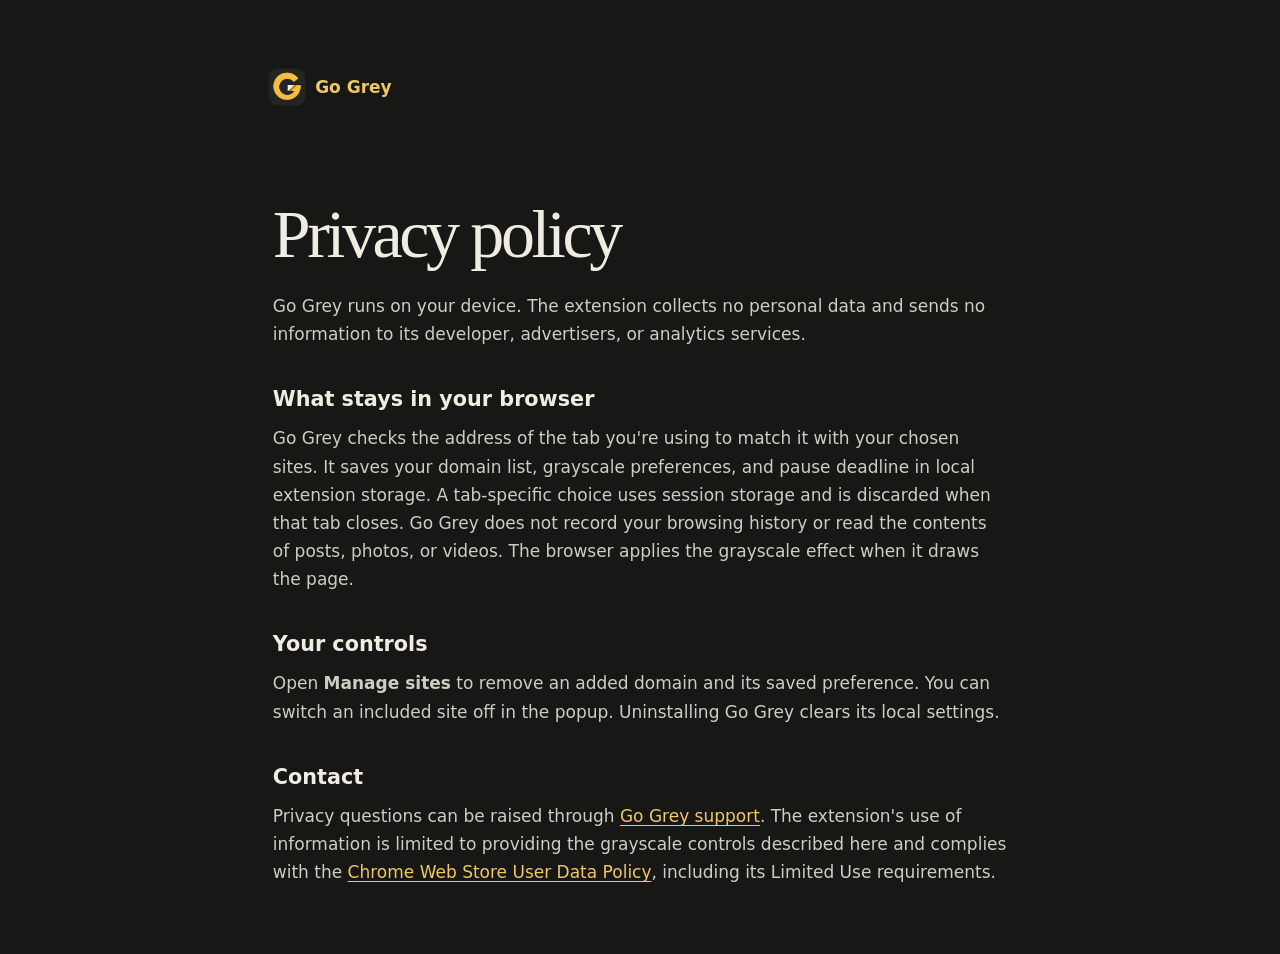
==== docs/privacy.html @ ad5fc331 "docs: prepare chrome and firefox store submission materials" ====
<!doctype html>
<html lang="en">
  <head>
    <meta charset="utf-8">
    <meta name="viewport" content="width=device-width, initial-scale=1">
    <meta name="description" content="Learn which Go Grey preferences stay in your browser and how to remove them.">
    <title>Privacy policy · Go Grey</title>
    <link rel="icon" href="./icon.png">
    <style>
      * { box-sizing: border-box; }
      :root { color-scheme: dark; background: #171815; color: #efece2; font: 17px/1.65 system-ui, sans-serif; }
      body { max-width: 46rem; margin: 0 auto; padding: clamp(1.4rem, 6vw, 4rem) 1.4rem 4rem; }
      header a { display: inline-flex; align-items: center; gap: .55rem; font-size: 1rem; font-weight: 650; text-decoration: none; }
      header img { width: 38px; height: 38px; margin-left: -5px; }
      h1 { margin: clamp(2.5rem, 9vw, 5rem) 0 1.25rem; font: 500 clamp(2.7rem, 8vw, 4rem)/1.05 Georgia, serif; letter-spacing: -.05em; }
      h2 { margin: 2rem 0 .5rem; font-size: 1.22rem; }
      p { margin: 0; color: #cecdc4; }
      a { color: #efc765; text-underline-offset: .2em; }
      a:focus-visible { outline: 2px solid currentColor; outline-offset: 4px; }
    </style>
  </head>
  <body>
    <header><a href="./"><img src="./icon.png" alt="">Go Grey</a></header>
    <main>
      <h1>Privacy policy</h1>
      <p>Go Grey runs on your device. The extension collects no personal data and sends no information to its developer, advertisers, or analytics services.</p>
      <h2>What stays in your browser</h2>
      <p>Go Grey checks the address of the tab you're using to match it with your chosen sites. It saves your domain list, grayscale preferences, and pause deadline in local extension storage. A tab-specific choice uses session storage and is discarded when that tab closes. Go Grey does not record your browsing history or read the contents of posts, photos, or videos. The browser applies the grayscale effect when it draws the page.</p>
      <h2>Your controls</h2>
      <p>Open <strong>Manage sites</strong> to remove an added domain and its saved preference. You can switch an included site off in the popup. Uninstalling Go Grey clears its local settings.</p>
      <h2>Contact</h2>
      <p>Privacy questions can be raised through <a href="https://github.com/rami-maalouf/go-grey/issues">Go Grey support</a>. The extension's use of information is limited to providing the grayscale controls described here and complies with the <a href="https://developer.chrome.com/docs/webstore/program-policies/policies#limited-use">Chrome Web Store User Data Policy</a>, including its Limited Use requirements.</p>
    </main>
  </body>
</html>
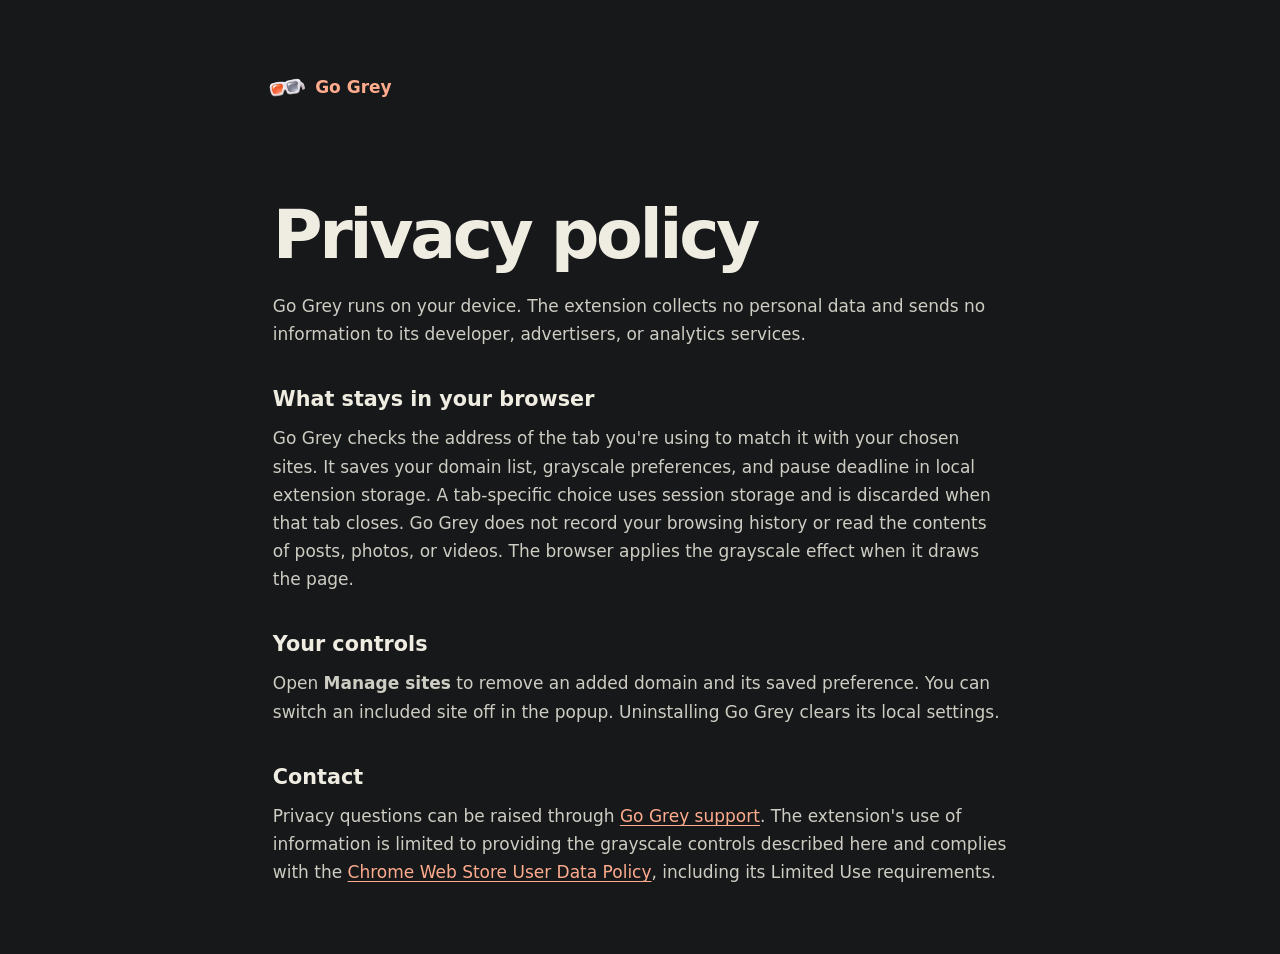
==== commit 1fb4e0c6: "feat: introduce toy glasses branding and a dark theme" ====
--- a/docs/privacy.html
+++ b/docs/privacy.html
@@ -8,14 +8,14 @@
     <link rel="icon" href="./icon.png">
     <style>
       * { box-sizing: border-box; }
-      :root { color-scheme: dark; background: #171815; color: #efece2; font: 17px/1.65 system-ui, sans-serif; }
+      :root { color-scheme: dark; background: #171819; color: #efece2; font: 17px/1.65 system-ui, sans-serif; }
       body { max-width: 46rem; margin: 0 auto; padding: clamp(1.4rem, 6vw, 4rem) 1.4rem 4rem; }
       header a { display: inline-flex; align-items: center; gap: .55rem; font-size: 1rem; font-weight: 650; text-decoration: none; }
       header img { width: 38px; height: 38px; margin-left: -5px; }
-      h1 { margin: clamp(2.5rem, 9vw, 5rem) 0 1.25rem; font: 500 clamp(2.7rem, 8vw, 4rem)/1.05 Georgia, serif; letter-spacing: -.05em; }
+      h1 { margin: clamp(2.5rem, 9vw, 5rem) 0 1.25rem; font: 600 clamp(2.7rem, 8vw, 4rem)/1.05 system-ui, sans-serif; letter-spacing: -.05em; }
       h2 { margin: 2rem 0 .5rem; font-size: 1.22rem; }
       p { margin: 0; color: #cecdc4; }
-      a { color: #efc765; text-underline-offset: .2em; }
+      a { color: #ffab8e; text-underline-offset: .2em; }
       a:focus-visible { outline: 2px solid currentColor; outline-offset: 4px; }
     </style>
   </head>
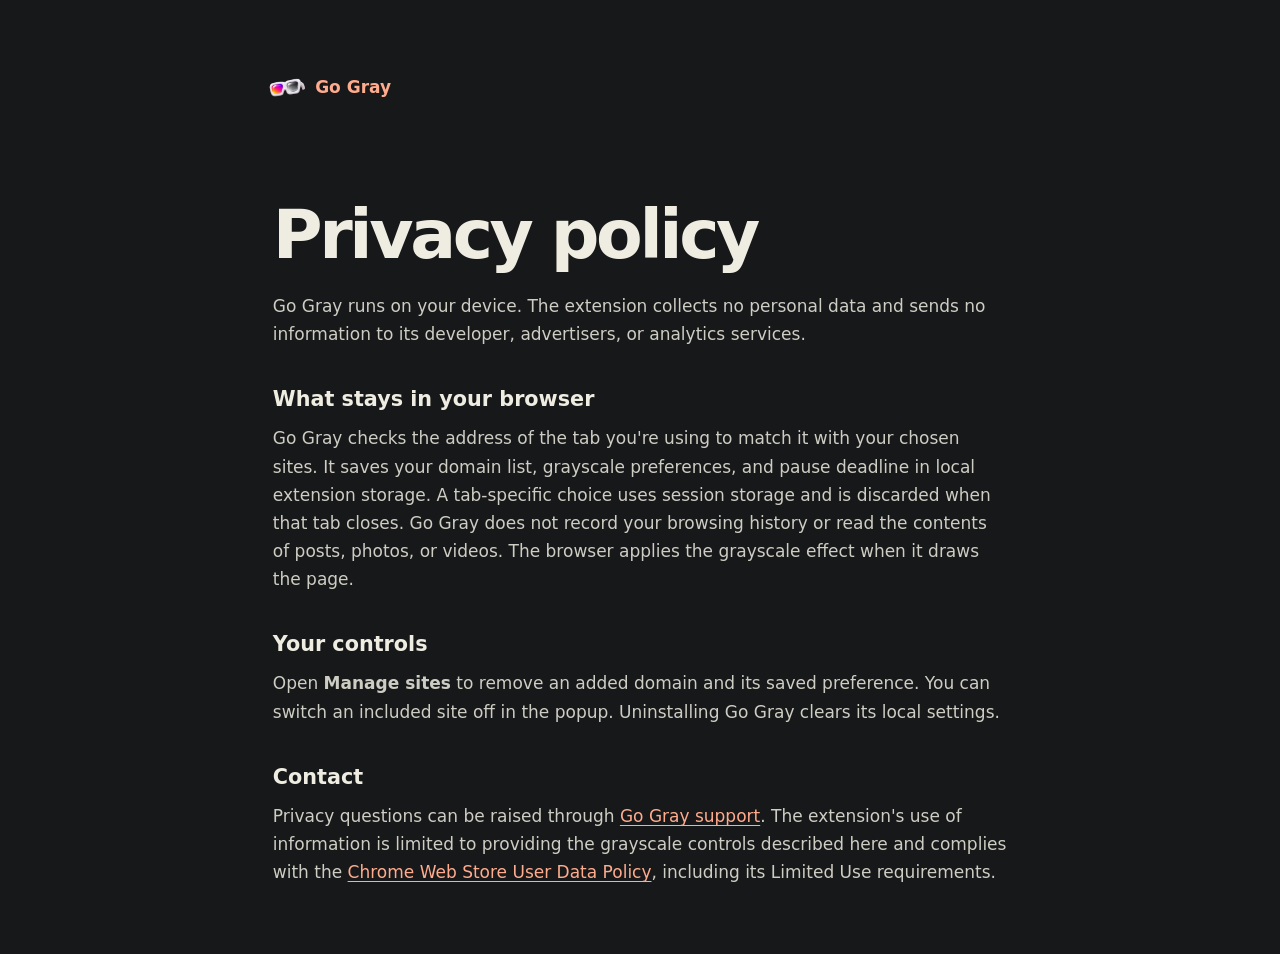
==== commit 5476e470: "feat: rename the extension to go gray" ====
--- a/docs/privacy.html
+++ b/docs/privacy.html
@@ -3,8 +3,8 @@
   <head>
     <meta charset="utf-8">
     <meta name="viewport" content="width=device-width, initial-scale=1">
-    <meta name="description" content="Learn which Go Grey preferences stay in your browser and how to remove them.">
-    <title>Privacy policy · Go Grey</title>
+    <meta name="description" content="Learn which Go Gray preferences stay in your browser and how to remove them.">
+    <title>Privacy policy · Go Gray</title>
     <link rel="icon" href="./icon.png">
     <style>
       * { box-sizing: border-box; }
@@ -20,16 +20,16 @@
     </style>
   </head>
   <body>
-    <header><a href="./"><img src="./icon.png" alt="">Go Grey</a></header>
+    <header><a href="./"><img src="./icon.png" alt="">Go Gray</a></header>
     <main>
       <h1>Privacy policy</h1>
-      <p>Go Grey runs on your device. The extension collects no personal data and sends no information to its developer, advertisers, or analytics services.</p>
+      <p>Go Gray runs on your device. The extension collects no personal data and sends no information to its developer, advertisers, or analytics services.</p>
       <h2>What stays in your browser</h2>
-      <p>Go Grey checks the address of the tab you're using to match it with your chosen sites. It saves your domain list, grayscale preferences, and pause deadline in local extension storage. A tab-specific choice uses session storage and is discarded when that tab closes. Go Grey does not record your browsing history or read the contents of posts, photos, or videos. The browser applies the grayscale effect when it draws the page.</p>
+      <p>Go Gray checks the address of the tab you're using to match it with your chosen sites. It saves your domain list, grayscale preferences, and pause deadline in local extension storage. A tab-specific choice uses session storage and is discarded when that tab closes. Go Gray does not record your browsing history or read the contents of posts, photos, or videos. The browser applies the grayscale effect when it draws the page.</p>
       <h2>Your controls</h2>
-      <p>Open <strong>Manage sites</strong> to remove an added domain and its saved preference. You can switch an included site off in the popup. Uninstalling Go Grey clears its local settings.</p>
+      <p>Open <strong>Manage sites</strong> to remove an added domain and its saved preference. You can switch an included site off in the popup. Uninstalling Go Gray clears its local settings.</p>
       <h2>Contact</h2>
-      <p>Privacy questions can be raised through <a href="https://github.com/rami-maalouf/go-grey/issues">Go Grey support</a>. The extension's use of information is limited to providing the grayscale controls described here and complies with the <a href="https://developer.chrome.com/docs/webstore/program-policies/policies#limited-use">Chrome Web Store User Data Policy</a>, including its Limited Use requirements.</p>
+      <p>Privacy questions can be raised through <a href="https://github.com/rami-maalouf/go-grey/issues">Go Gray support</a>. The extension's use of information is limited to providing the grayscale controls described here and complies with the <a href="https://developer.chrome.com/docs/webstore/program-policies/policies#limited-use">Chrome Web Store User Data Policy</a>, including its Limited Use requirements.</p>
     </main>
   </body>
 </html>
